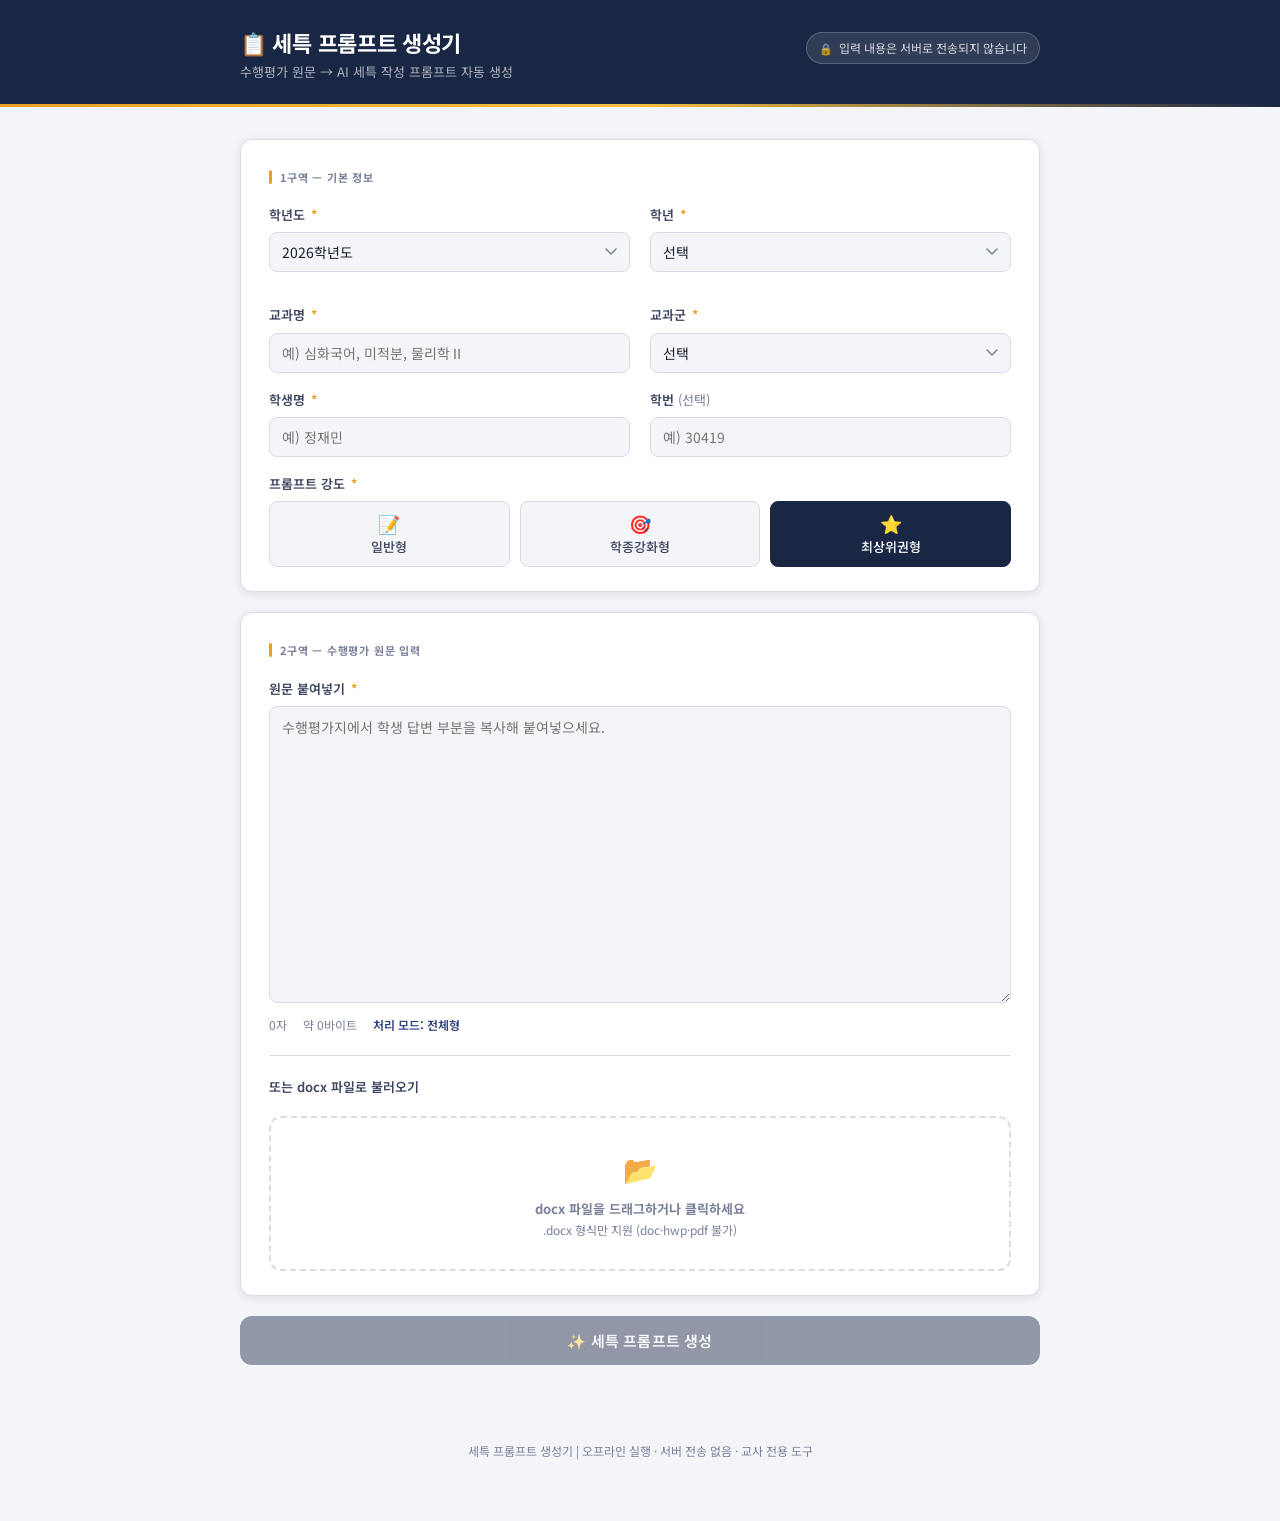
==== index.html @ f6f2c0c6 "Add files via upload" ====
<!DOCTYPE html>
<html lang="ko">
<head>
  <meta charset="UTF-8">
  <meta name="viewport" content="width=device-width, initial-scale=1.0">
  <title>세특 프롬프트 생성기</title>
  <link rel="stylesheet" href="css/style.css">
</head>
<body>

<!-- ══════════════════════════════════════════════
     헤더
══════════════════════════════════════════════ -->
<header class="site-header">
  <div class="header-inner">
    <div>
      <div class="header-title">📋 세특 프롬프트 생성기</div>
      <div class="header-sub">수행평가 원문 → AI 세특 작성 프롬프트 자동 생성</div>
    </div>
    <div class="privacy-badge">입력 내용은 서버로 전송되지 않습니다</div>
  </div>
</header>

<div class="page-wrap">

  <!-- ══════════════════════════════════════════
       1구역 — 기본 정보 입력
  ══════════════════════════════════════════ -->
  <section class="section-card" id="sec-basic">
    <div class="section-label">1구역 — 기본 정보</div>

    <div class="form-grid">

      <!-- 학년도 -->
      <div class="field">
        <label class="field-label" for="school-year">학년도 <span class="req">*</span></label>
        <select id="school-year">
          <option value="">선택</option>
          <option value="2024">2024학년도</option>
          <option value="2025">2025학년도</option>
          <option value="2026">2026학년도</option>
          <option value="2027">2027학년도</option>
        </select>
      </div>

      <!-- 학년 -->
      <div class="field">
        <label class="field-label" for="grade">학년 <span class="req">*</span></label>
        <select id="grade">
          <option value="">선택</option>
          <option value="1">고1</option>
          <option value="2">고2</option>
          <option value="3">고3</option>
        </select>
      </div>

      <!-- 교육과정 판단 결과 (전체 너비) -->
      <div class="full">
        <div id="curriculum-result"></div>
      </div>

      <!-- 교과명 -->
      <div class="field">
        <label class="field-label" for="subject-name">교과명 <span class="req">*</span></label>
        <input type="text" id="subject-name" placeholder="예) 심화국어, 미적분, 물리학Ⅱ">
        <div id="group-hint" class="field-hint"></div>
        <div class="field-error" id="err-subject-name"></div>
      </div>

      <!-- 교과군 -->
      <div class="field">
        <label class="field-label" for="subject-group">교과군 <span class="req">*</span></label>
        <select id="subject-group">
          <option value="">선택</option>
          <option value="국어">국어</option>
          <option value="수학">수학</option>
          <option value="과학">과학</option>
          <option value="사회">사회</option>
          <option value="영어">영어</option>
          <option value="진로·기타">진로·기타</option>
        </select>
      </div>

      <!-- 학생명 -->
      <div class="field">
        <label class="field-label" for="student-name">학생명 <span class="req">*</span></label>
        <input type="text" id="student-name" placeholder="예) 정재민">
        <div class="extract-suggest" id="name-suggest"></div>
        <div class="field-error" id="err-student-name"></div>
      </div>

      <!-- 학번 -->
      <div class="field">
        <label class="field-label" for="student-id">학번 <span style="font-weight:400;color:var(--text-muted)">(선택)</span></label>
        <input type="text" id="student-id" placeholder="예) 30419">
        <div class="extract-suggest" id="id-suggest"></div>
      </div>

      <!-- 프롬프트 강도 (전체 너비) -->
      <div class="field full">
        <label class="field-label">프롬프트 강도 <span class="req">*</span></label>
        <div class="radio-group">
          <div class="radio-option">
            <input type="radio" name="prompt-mode" id="mode-normal" value="일반">
            <label for="mode-normal">
              <span class="radio-emoji">📝</span>
              일반형
            </label>
          </div>
          <div class="radio-option">
            <input type="radio" name="prompt-mode" id="mode-hakjong" value="학종강화">
            <label for="mode-hakjong">
              <span class="radio-emoji">🎯</span>
              학종강화형
            </label>
          </div>
          <div class="radio-option">
            <input type="radio" name="prompt-mode" id="mode-top" value="최상위권" checked>
            <label for="mode-top">
              <span class="radio-emoji">⭐</span>
              최상위권형
            </label>
          </div>
        </div>
      </div>

    </div><!-- /form-grid -->
  </section>


  <!-- ══════════════════════════════════════════
       2구역 — 원문 입력
  ══════════════════════════════════════════ -->
  <section class="section-card" id="sec-raw">
    <div class="section-label">2구역 — 수행평가 원문 입력</div>

    <!-- 텍스트 붙여넣기 -->
    <div class="field">
      <label class="field-label" for="raw-text">원문 붙여넣기 <span class="req">*</span></label>
      <textarea id="raw-text" rows="12"
        placeholder="수행평가지에서 학생 답변 부분을 복사해 붙여넣으세요."></textarea>
      <div class="text-counter">
        <span id="char-count">0자</span>
        <span id="byte-count">약 0바이트</span>
        <span id="mode-display" class="mode-label"></span>
      </div>
      <div class="field-error" id="err-raw-text"></div>
    </div>

    <hr class="divider">

    <!-- docx 드래그앤드롭 -->
    <div class="field">
      <label class="field-label">또는 docx 파일로 불러오기</label>
      <div class="drop-zone" id="drop-zone" tabindex="0" role="button"
           aria-label="docx 파일 업로드 영역, 클릭하거나 파일을 끌어다 놓으세요">
        <span class="drop-zone-icon">📂</span>
        <strong>docx 파일을 드래그하거나 클릭하세요</strong><br>
        <span style="font-size:12px">.docx 형식만 지원 (doc·hwp·pdf 불가)</span>
        <input type="file" id="docx-input" accept=".docx">
      </div>

      <!-- docx 확인 체크박스 (GPT 보완 1) -->
      <div class="docx-confirm-box" id="docx-confirm-box">
        📋 docx에서 텍스트를 추출했습니다.<br>
        <small>표·체크박스·이미지 안의 글자는 누락될 수 있으니 원문 입력란을 한 번 확인해 주세요.</small>
        <label>
          <input type="checkbox" id="docx-checked">
          추출된 원문을 확인했습니다. (체크해야 생성 버튼이 활성화됩니다)
        </label>
      </div>
    </div>

  </section>


  <!-- ══════════════════════════════════════════
       3구역 — 자동 판단 결과 패널
  ══════════════════════════════════════════ -->
  <div class="status-panel" id="status-panel"></div>


  <!-- ══════════════════════════════════════════
       경고 / 오류 박스
  ══════════════════════════════════════════ -->
  <div class="alert-box error"   id="alert-error"></div>
  <div class="alert-box warning" id="alert-warning"></div>


  <!-- ══════════════════════════════════════════
       생성 버튼
  ══════════════════════════════════════════ -->
  <button class="btn btn-primary" id="btn-generate" disabled>
    ✨ 세특 프롬프트 생성
  </button>


  <!-- ══════════════════════════════════════════
       4구역 — 생성 결과
  ══════════════════════════════════════════ -->
  <section class="section-card" id="output-section">
    <div class="section-label">4구역 — 생성 결과</div>

    <textarea id="output-text" readonly></textarea>

    <div class="btn-row">
      <button class="btn btn-amber" id="btn-copy">📋 복사</button>
      <button class="btn btn-secondary" id="btn-download">💾 txt 다운로드</button>
      <button class="btn btn-danger" id="btn-reset">🔄 초기화</button>
    </div>
  </section>

</div><!-- /page-wrap -->

<!-- 복사 완료 토스트 -->
<div class="toast" id="toast">✅ 클립보드에 복사되었습니다</div>

<!-- 푸터 -->
<footer class="site-footer page-wrap">
  <p>세특 프롬프트 생성기 | 오프라인 실행 · 서버 전송 없음 · 교사 전용 도구</p>
</footer>

<!-- ── JS 로드 순서 (의존성 순) ─────────────── -->
<script src="lib/mammoth.min.js"></script>
<script src="js/utils.js"></script>
<script src="js/curriculum.js"></script>
<script src="js/presets.js"></script>
<script src="js/extractor.js"></script>
<script src="js/validator.js"></script>
<script src="js/parser.js"></script>
<script src="js/prompt.js"></script>
<script src="js/app.js"></script>

</body>
</html>
---- css/style.css ----
/* =====================================================
   세특 프롬프트 생성기 — style.css
   디자인 컨셉: 교육 행정 실무 도구 / 신뢰·명료·효율
   폰트: Noto Sans KR (본문) + 시스템 Monospace (출력)
   컬러: 딥 네이비 + 앰버 포인트 + 오프화이트 배경
   ===================================================== */

@import url('https://fonts.googleapis.com/css2?family=Noto+Sans+KR:wght@400;500;600;700&display=swap');

/* ── CSS 변수 ─────────────────────────────────── */
:root {
  --navy:        #1a2744;
  --navy-mid:    #243358;
  --navy-light:  #2e4080;
  --amber:       #e8a020;
  --amber-light: #f5c040;
  --amber-pale:  #fdf3dc;
  --bg:          #f4f5f8;
  --surface:     #ffffff;
  --border:      #d8dce8;
  --border-focus:#2e4080;
  --text:        #1a1f2e;
  --text-mid:    #3d4460;
  --text-muted:  #7a809a;
  --green:       #1a7a4a;
  --green-bg:    #eaf6ef;
  --red:         #c0302a;
  --red-bg:      #fdf0ef;
  --warn:        #8a6000;
  --warn-bg:     #fdf6e0;
  --radius:      8px;
  --radius-lg:   12px;
  --shadow:      0 2px 8px rgba(26,39,68,.10);
  --shadow-lg:   0 4px 20px rgba(26,39,68,.14);
  --transition:  .18s ease;
  --font:        'Noto Sans KR', 'Apple SD Gothic Neo', sans-serif;
  --mono:        'D2Coding', 'Courier New', monospace;
}

/* ── 리셋 & 기반 ──────────────────────────────── */
*, *::before, *::after { box-sizing: border-box; margin: 0; padding: 0; }

html { scroll-behavior: smooth; }

body {
  font-family: var(--font);
  font-size: 15px;
  line-height: 1.7;
  color: var(--text);
  background: var(--bg);
  min-height: 100vh;
  -webkit-font-smoothing: antialiased;
}

/* ── 레이아웃 ─────────────────────────────────── */
.page-wrap {
  max-width: 840px;
  margin: 0 auto;
  padding: 0 20px 60px;
}

/* ── 헤더 ─────────────────────────────────────── */
.site-header {
  background: var(--navy);
  color: #fff;
  padding: 28px 0 24px;
  margin-bottom: 32px;
  position: relative;
  overflow: hidden;
}
.site-header::after {
  content: '';
  position: absolute;
  bottom: 0; left: 0; right: 0;
  height: 3px;
  background: linear-gradient(90deg, var(--amber), var(--amber-light), transparent);
}
.header-inner {
  max-width: 840px;
  margin: 0 auto;
  padding: 0 20px;
  display: flex;
  align-items: flex-start;
  justify-content: space-between;
  gap: 16px;
  flex-wrap: wrap;
}
.header-title {
  font-size: 22px;
  font-weight: 700;
  letter-spacing: -.3px;
  line-height: 1.3;
}
.header-sub {
  font-size: 13px;
  color: rgba(255,255,255,.65);
  margin-top: 4px;
  font-weight: 400;
}
.privacy-badge {
  display: inline-flex;
  align-items: center;
  gap: 6px;
  background: rgba(255,255,255,.10);
  border: 1px solid rgba(255,255,255,.20);
  border-radius: 20px;
  padding: 5px 12px;
  font-size: 12px;
  color: rgba(255,255,255,.80);
  white-space: nowrap;
  margin-top: 4px;
}
.privacy-badge::before {
  content: '🔒';
  font-size: 11px;
}

/* ── 섹션 카드 ────────────────────────────────── */
.section-card {
  background: var(--surface);
  border: 1px solid var(--border);
  border-radius: var(--radius-lg);
  padding: 28px 28px 24px;
  margin-bottom: 20px;
  box-shadow: var(--shadow);
}
.section-label {
  font-size: 11px;
  font-weight: 700;
  letter-spacing: .8px;
  text-transform: uppercase;
  color: var(--text-muted);
  margin-bottom: 18px;
  display: flex;
  align-items: center;
  gap: 8px;
}
.section-label::before {
  content: '';
  display: inline-block;
  width: 3px;
  height: 14px;
  background: var(--amber);
  border-radius: 2px;
}

/* ── 폼 그리드 ────────────────────────────────── */
.form-grid {
  display: grid;
  grid-template-columns: 1fr 1fr;
  gap: 16px 20px;
}
.form-grid .full { grid-column: 1 / -1; }

.field { display: flex; flex-direction: column; gap: 6px; }
.field-label {
  font-size: 13px;
  font-weight: 600;
  color: var(--text-mid);
}
.field-label .req {
  color: var(--amber);
  margin-left: 2px;
}
.field-hint {
  font-size: 12px;
  color: var(--text-muted);
  margin-top: 2px;
}

/* ── 입력 요소 공통 ───────────────────────────── */
input[type="text"],
select,
textarea {
  font-family: var(--font);
  font-size: 14px;
  color: var(--text);
  background: var(--bg);
  border: 1.5px solid var(--border);
  border-radius: var(--radius);
  padding: 9px 12px;
  width: 100%;
  transition: border-color var(--transition), box-shadow var(--transition);
  outline: none;
  appearance: none;
  -webkit-appearance: none;
}
input[type="text"]:focus,
select:focus,
textarea:focus {
  border-color: var(--border-focus);
  box-shadow: 0 0 0 3px rgba(46,64,128,.10);
  background: var(--surface);
}
select {
  background-image: url("data:image/svg+xml,%3Csvg xmlns='http://www.w3.org/2000/svg' width='12' height='8' viewBox='0 0 12 8'%3E%3Cpath d='M1 1l5 5 5-5' stroke='%237a809a' stroke-width='1.5' fill='none' stroke-linecap='round'/%3E%3C/svg%3E");
  background-repeat: no-repeat;
  background-position: right 12px center;
  padding-right: 36px;
  cursor: pointer;
}
textarea { resize: vertical; line-height: 1.65; }

/* 인라인 필드 오류 */
.field-error {
  font-size: 12px;
  color: var(--red);
  display: none;
}
.field-error.show { display: block; }

/* 교육과정 판단 결과 */
#curriculum-result {
  font-size: 13px;
  color: var(--green);
  background: var(--green-bg);
  border-radius: 6px;
  padding: 8px 12px;
  margin-top: 4px;
  display: none;
}
#curriculum-result.show { display: block; }

/* 교과군 자동 추천 안내 */
#group-hint {
  font-size: 12px;
  color: var(--navy-light);
  margin-top: 2px;
  display: none;
}
#group-hint.show { display: inline; }

/* ── 라디오 버튼 (프롬프트 강도) ─────────────── */
.radio-group {
  display: flex;
  gap: 10px;
  flex-wrap: wrap;
}
.radio-option {
  flex: 1;
  min-width: 90px;
}
.radio-option input[type="radio"] { display: none; }
.radio-option label {
  display: flex;
  flex-direction: column;
  align-items: center;
  justify-content: center;
  gap: 4px;
  padding: 10px 8px;
  border: 1.5px solid var(--border);
  border-radius: var(--radius);
  cursor: pointer;
  text-align: center;
  transition: border-color var(--transition), background var(--transition);
  font-size: 13px;
  font-weight: 500;
  color: var(--text-mid);
  background: var(--bg);
  line-height: 1.3;
}
.radio-option label .radio-emoji { font-size: 18px; }
.radio-option input[type="radio"]:checked + label {
  border-color: var(--navy);
  background: var(--navy);
  color: #fff;
}

/* ── 원문 입력 영역 ───────────────────────────── */
#raw-text {
  min-height: 200px;
  font-size: 14px;
}
.text-counter {
  display: flex;
  gap: 16px;
  font-size: 12px;
  color: var(--text-muted);
  margin-top: 6px;
  flex-wrap: wrap;
}
.text-counter span.mode-label {
  font-weight: 600;
  color: var(--navy-light);
}
.text-counter span.mode-compact { color: var(--warn); }

/* ── docx 드래그앤드롭 ────────────────────────── */
.drop-zone {
  border: 2px dashed var(--border);
  border-radius: var(--radius-lg);
  padding: 28px 20px;
  text-align: center;
  cursor: pointer;
  transition: border-color var(--transition), background var(--transition);
  margin-top: 12px;
  color: var(--text-muted);
  font-size: 13px;
  line-height: 1.6;
}
.drop-zone:hover,
.drop-zone.drag-over {
  border-color: var(--navy-light);
  background: rgba(46,64,128,.04);
  color: var(--navy-light);
}
.drop-zone-icon { font-size: 28px; margin-bottom: 8px; display: block; }
.drop-zone input[type="file"] { display: none; }

/* docx 확인 체크박스 박스 */
.docx-confirm-box {
  display: none;
  margin-top: 14px;
  background: var(--warn-bg);
  border: 1px solid #e8c840;
  border-radius: var(--radius);
  padding: 12px 14px;
  font-size: 13px;
  color: var(--warn);
  line-height: 1.6;
}
.docx-confirm-box.show { display: block; }
.docx-confirm-box label {
  display: flex;
  align-items: flex-start;
  gap: 8px;
  margin-top: 8px;
  cursor: pointer;
  font-weight: 600;
  color: var(--text);
}
.docx-confirm-box input[type="checkbox"] {
  width: 16px; height: 16px;
  margin-top: 3px;
  flex-shrink: 0;
  cursor: pointer;
  accent-color: var(--navy);
}

/* 학생명·학번 자동 추출 제안 */
.extract-suggest {
  display: none;
  margin-top: 8px;
  font-size: 12px;
  color: var(--navy-light);
  background: rgba(46,64,128,.06);
  border-radius: 6px;
  padding: 8px 10px;
  line-height: 1.6;
}
.extract-suggest.show { display: block; }
.suggest-apply {
  display: inline-block;
  margin-left: 6px;
  padding: 1px 8px;
  border: 1px solid var(--navy-light);
  border-radius: 4px;
  cursor: pointer;
  font-size: 11px;
  color: var(--navy-light);
  background: #fff;
  transition: background var(--transition);
}
.suggest-apply:hover { background: var(--navy-light); color: #fff; }

/* ── 자동 판단 결과 패널 ──────────────────────── */
.status-panel {
  background: var(--navy);
  color: rgba(255,255,255,.85);
  border-radius: var(--radius-lg);
  padding: 18px 22px;
  font-size: 13px;
  line-height: 1.9;
  display: none;
}
.status-panel.show { display: block; }
.status-panel .ok   { color: #5de8a0; }
.status-panel .warn { color: var(--amber-light); }
.status-panel .err  { color: #ff8080; }

/* ── 경고 메시지 박스 ─────────────────────────── */
.alert-box {
  border-radius: var(--radius);
  padding: 12px 14px;
  font-size: 13px;
  margin-bottom: 12px;
  display: none;
  line-height: 1.6;
}
.alert-box.show { display: block; }
.alert-box.error   { background: var(--red-bg);  color: var(--red);  border: 1px solid #f0b0ae; }
.alert-box.warning { background: var(--warn-bg); color: var(--warn); border: 1px solid #e8c840; }

/* ── 버튼 ─────────────────────────────────────── */
.btn {
  display: inline-flex;
  align-items: center;
  justify-content: center;
  gap: 7px;
  padding: 11px 22px;
  border: none;
  border-radius: var(--radius);
  font-family: var(--font);
  font-size: 14px;
  font-weight: 600;
  cursor: pointer;
  transition: background var(--transition), opacity var(--transition), transform var(--transition);
  white-space: nowrap;
}
.btn:active { transform: translateY(1px); }

.btn-primary {
  background: var(--navy);
  color: #fff;
  width: 100%;
  padding: 14px;
  font-size: 15px;
  border-radius: var(--radius-lg);
  letter-spacing: .2px;
  box-shadow: 0 4px 12px rgba(26,39,68,.25);
}
.btn-primary:hover:not(:disabled) { background: var(--navy-light); }
.btn-primary:disabled {
  opacity: .45;
  cursor: not-allowed;
  box-shadow: none;
}

.btn-secondary {
  background: var(--bg);
  color: var(--text-mid);
  border: 1.5px solid var(--border);
}
.btn-secondary:hover { background: var(--border); }

.btn-amber {
  background: var(--amber);
  color: var(--navy);
}
.btn-amber:hover { background: var(--amber-light); }

.btn-danger {
  background: #fff0ef;
  color: var(--red);
  border: 1.5px solid #f0b0ae;
}
.btn-danger:hover { background: var(--red-bg); }

.btn-row {
  display: flex;
  gap: 10px;
  flex-wrap: wrap;
  margin-top: 14px;
}

/* ── 생성 결과 영역 ───────────────────────────── */
#output-section { display: none; }
#output-section.show { display: block; }

#output-text {
  width: 100%;
  min-height: 360px;
  font-family: var(--mono);
  font-size: 13px;
  line-height: 1.75;
  background: #f8f9fc;
  border: 1.5px solid var(--border);
  border-radius: var(--radius);
  padding: 16px;
  color: var(--text);
  resize: vertical;
  cursor: text;
}

/* 복사 완료 토스트 */
.toast {
  position: fixed;
  bottom: 30px;
  left: 50%;
  transform: translateX(-50%) translateY(20px);
  background: var(--navy);
  color: #fff;
  padding: 10px 22px;
  border-radius: 24px;
  font-size: 14px;
  font-weight: 500;
  box-shadow: var(--shadow-lg);
  opacity: 0;
  pointer-events: none;
  transition: opacity .25s ease, transform .25s ease;
  z-index: 999;
  white-space: nowrap;
}
.toast.show {
  opacity: 1;
  transform: translateX(-50%) translateY(0);
}

/* ── 반응형 ───────────────────────────────────── */
@media (max-width: 600px) {
  .section-card { padding: 20px 16px; }
  .form-grid { grid-template-columns: 1fr; }
  .form-grid .full { grid-column: 1; }
  .radio-group { gap: 8px; }
  .header-inner { flex-direction: column; gap: 10px; }
  .btn-row { flex-direction: column; }
  .btn-row .btn { width: 100%; }
}

/* ── 로딩 스피너 (생성 중) ────────────────────── */
.spinner {
  display: inline-block;
  width: 18px; height: 18px;
  border: 2px solid rgba(255,255,255,.35);
  border-top-color: #fff;
  border-radius: 50%;
  animation: spin .7s linear infinite;
  flex-shrink: 0;
}
@keyframes spin { to { transform: rotate(360deg); } }

/* ── 구분선 ───────────────────────────────────── */
.divider {
  border: none;
  border-top: 1px solid var(--border);
  margin: 20px 0;
}

/* ── 푸터 ─────────────────────────────────────── */
.site-footer {
  text-align: center;
  font-size: 12px;
  color: var(--text-muted);
  padding-top: 16px;
}
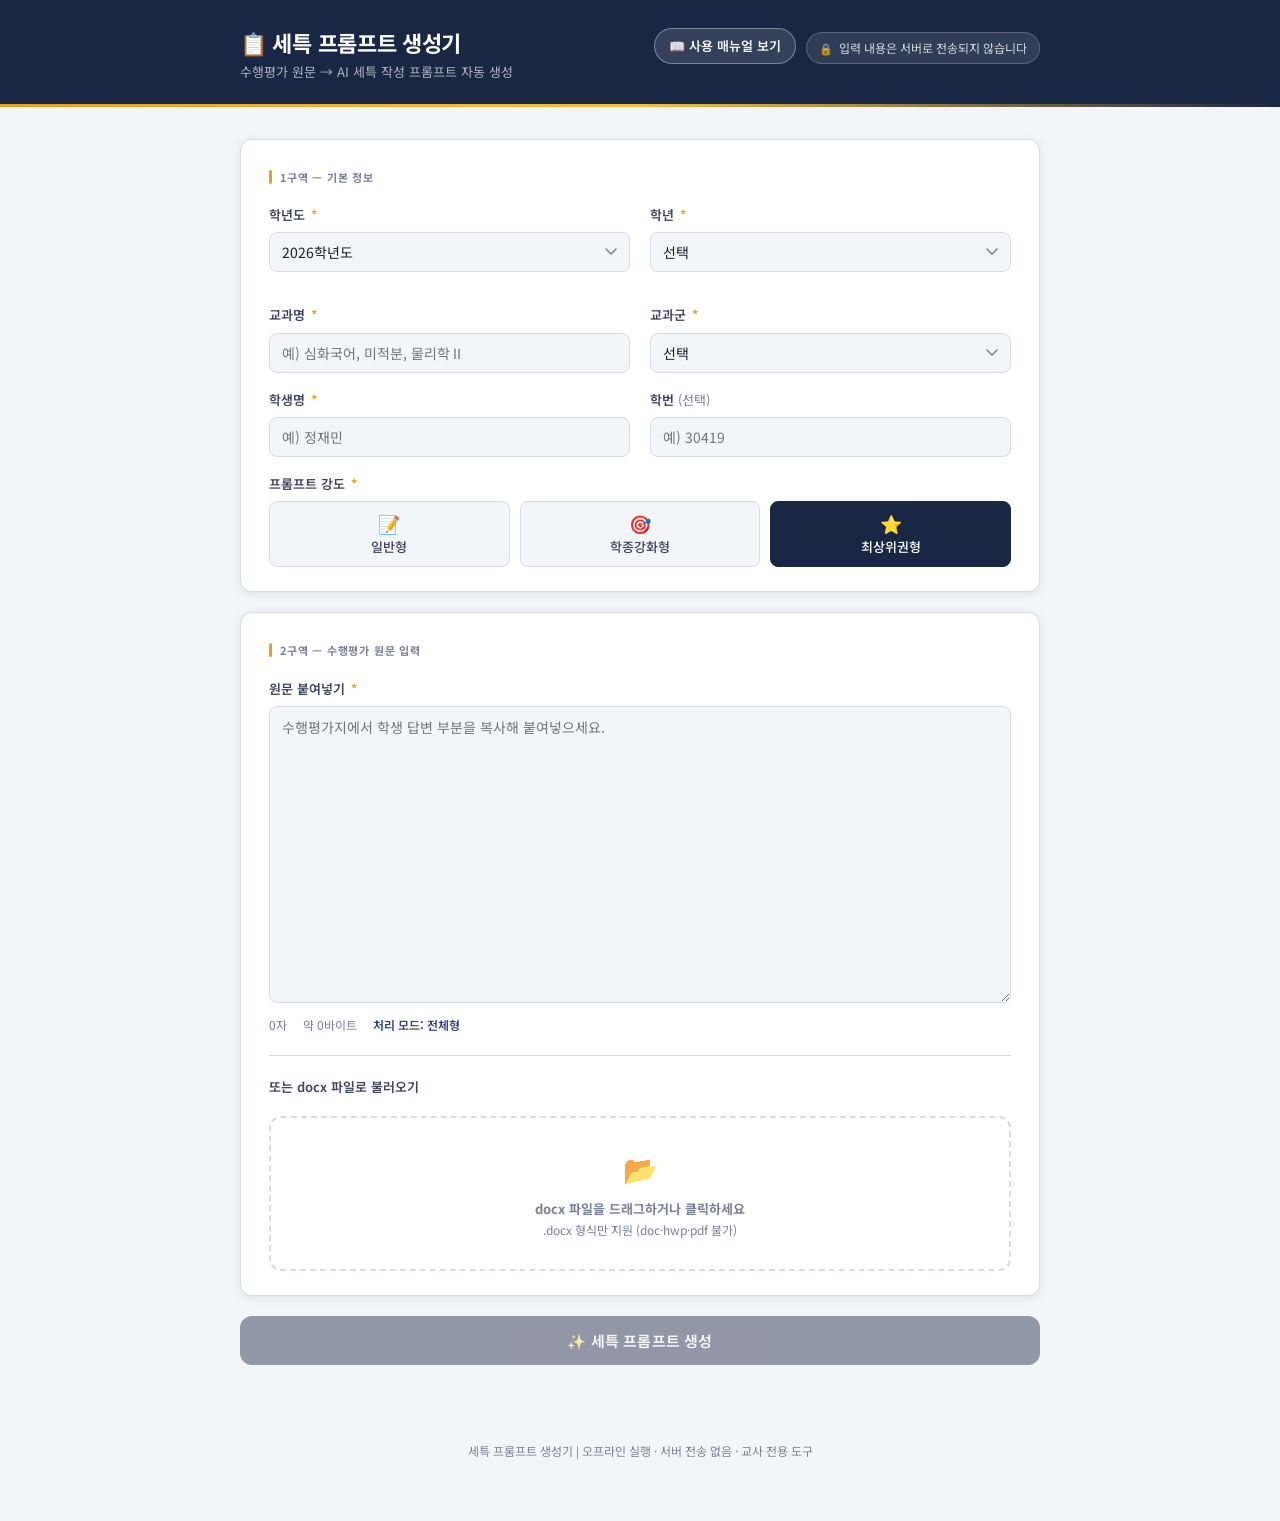
==== commit 3490f3f9: "Add files via upload" ====
--- a/index.html
+++ b/index.html
@@ -17,7 +17,10 @@
       <div class="header-title">📋 세특 프롬프트 생성기</div>
       <div class="header-sub">수행평가 원문 → AI 세특 작성 프롬프트 자동 생성</div>
     </div>
-    <div class="privacy-badge">입력 내용은 서버로 전송되지 않습니다</div>
+    <div style="display:flex;align-items:center;gap:10px;flex-wrap:wrap;">
+      <a href="manual.html" target="_blank" class="btn-manual">📖 사용 매뉴얼 보기</a>
+      <div class="privacy-badge">입력 내용은 서버로 전송되지 않습니다</div>
+    </div>
   </div>
 </header>
 
--- a/css/style.css
+++ b/css/style.css
@@ -533,3 +533,26 @@
   color: var(--text-muted);
   padding-top: 16px;
 }
+
+/* ── 매뉴얼 버튼 (헤더) ─────────────────────────── */
+.btn-manual {
+  display: inline-flex;
+  align-items: center;
+  gap: 6px;
+  background: rgba(255,255,255,.12);
+  border: 1.5px solid rgba(255,255,255,.35);
+  border-radius: 20px;
+  padding: 6px 14px;
+  font-size: 13px;
+  font-weight: 600;
+  color: rgba(255,255,255,.95);
+  white-space: nowrap;
+  text-decoration: none;
+  cursor: pointer;
+  transition: background .18s ease, border-color .18s ease;
+  font-family: var(--font);
+}
+.btn-manual:hover {
+  background: rgba(255,255,255,.22);
+  border-color: rgba(255,255,255,.6);
+}
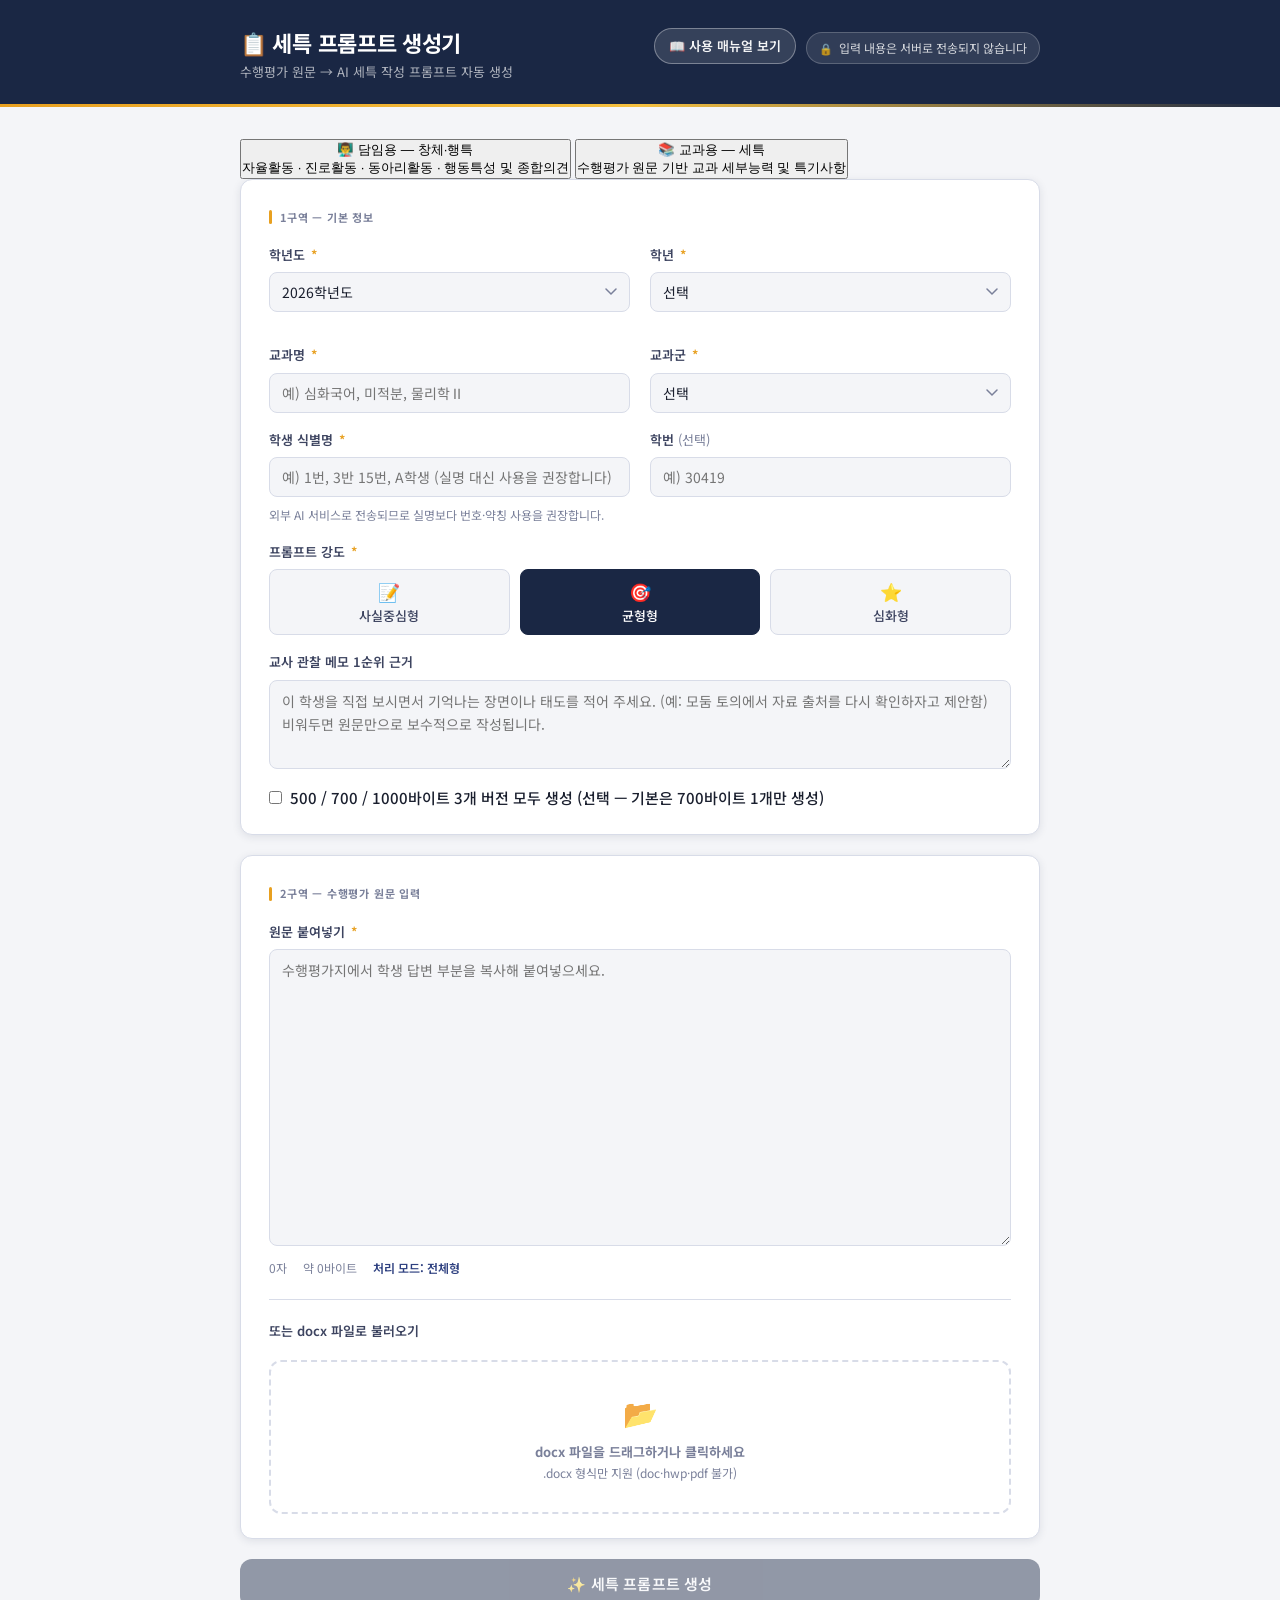
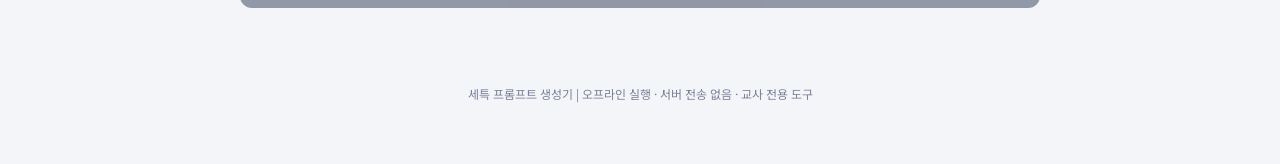
==== commit 61efc23b: "Add files via upload" ====
--- a/index.html
+++ b/index.html
@@ -27,6 +27,22 @@
 <div class="page-wrap">
 
   <!-- ══════════════════════════════════════════
+       모드 스위처
+  ══════════════════════════════════════════ -->
+  <div class="mode-switch">
+    <button type="button" class="mode-switch-btn" id="mode-btn-homeroom">
+      <div class="ms-title">👨‍🏫 담임용 — 창체·행특</div>
+      <div class="ms-desc">자율활동 · 진로활동 · 동아리활동 · 행동특성 및 종합의견</div>
+    </button>
+    <button type="button" class="mode-switch-btn active" id="mode-btn-subject">
+      <div class="ms-title">📚 교과용 — 세특</div>
+      <div class="ms-desc">수행평가 원문 기반 교과 세부능력 및 특기사항</div>
+    </button>
+  </div>
+
+  <div id="panel-subject">
+
+  <!-- ══════════════════════════════════════════
        1구역 — 기본 정보 입력
   ══════════════════════════════════════════ -->
   <section class="section-card" id="sec-basic">
@@ -80,14 +96,19 @@
           <option value="과학">과학</option>
           <option value="사회">사회</option>
           <option value="영어">영어</option>
+          <option value="예술">예술(음악·미술)</option>
+          <option value="체육">체육</option>
+          <option value="기술·정보">기술·정보</option>
+          <option value="제2외국어·한문">제2외국어·한문</option>
           <option value="진로·기타">진로·기타</option>
         </select>
       </div>
 
-      <!-- 학생명 -->
-      <div class="field">
-        <label class="field-label" for="student-name">학생명 <span class="req">*</span></label>
-        <input type="text" id="student-name" placeholder="예) 정재민">
+      <!-- 학생 식별명 -->
+      <div class="field">
+        <label class="field-label" for="student-name">학생 식별명 <span class="req">*</span></label>
+        <input type="text" id="student-name" placeholder="예) 1번, 3반 15번, A학생 (실명 대신 사용을 권장합니다)">
+        <div class="field-hint">외부 AI 서비스로 전송되므로 실명보다 번호·약칭 사용을 권장합니다.</div>
         <div class="extract-suggest" id="name-suggest"></div>
         <div class="field-error" id="err-student-name"></div>
       </div>
@@ -104,27 +125,42 @@
         <label class="field-label">프롬프트 강도 <span class="req">*</span></label>
         <div class="radio-group">
           <div class="radio-option">
-            <input type="radio" name="prompt-mode" id="mode-normal" value="일반">
+            <input type="radio" name="prompt-mode" id="mode-normal" value="사실중심">
             <label for="mode-normal">
               <span class="radio-emoji">📝</span>
-              일반형
+              사실중심형
             </label>
           </div>
           <div class="radio-option">
-            <input type="radio" name="prompt-mode" id="mode-hakjong" value="학종강화">
+            <input type="radio" name="prompt-mode" id="mode-hakjong" value="균형" checked>
             <label for="mode-hakjong">
               <span class="radio-emoji">🎯</span>
-              학종강화형
+              균형형
             </label>
           </div>
           <div class="radio-option">
-            <input type="radio" name="prompt-mode" id="mode-top" value="최상위권" checked>
+            <input type="radio" name="prompt-mode" id="mode-top" value="심화">
             <label for="mode-top">
               <span class="radio-emoji">⭐</span>
-              최상위권형
+              심화형
             </label>
           </div>
         </div>
+      </div>
+
+      <!-- 교사 관찰 메모 (전체 너비, 강조) -->
+      <div class="field full observation-field">
+        <label class="field-label" for="observation-text">교사 관찰 메모 <span class="priority-badge">1순위 근거</span></label>
+        <textarea id="observation-text" rows="3"
+          placeholder="이 학생을 직접 보시면서 기억나는 장면이나 태도를 적어 주세요. (예: 모둠 토의에서 자료 출처를 다시 확인하자고 제안함) 비워두면 원문만으로 보수적으로 작성됩니다."></textarea>
+      </div>
+
+      <!-- 다중 버전 출력 옵션 (전체 너비) -->
+      <div class="field full">
+        <label style="display:flex;align-items:center;gap:8px;font-weight:500;cursor:pointer;">
+          <input type="checkbox" id="multi-version" style="width:auto;">
+          500 / 700 / 1000바이트 3개 버전 모두 생성 (선택 — 기본은 700바이트 1개만 생성)
+        </label>
       </div>
 
     </div><!-- /form-grid -->
@@ -177,25 +213,113 @@
   </section>
 
 
-  <!-- ══════════════════════════════════════════
-       3구역 — 자동 판단 결과 패널
-  ══════════════════════════════════════════ -->
-  <div class="status-panel" id="status-panel"></div>
-
-
-  <!-- ══════════════════════════════════════════
-       경고 / 오류 박스
-  ══════════════════════════════════════════ -->
-  <div class="alert-box error"   id="alert-error"></div>
-  <div class="alert-box warning" id="alert-warning"></div>
-
-
-  <!-- ══════════════════════════════════════════
-       생성 버튼
-  ══════════════════════════════════════════ -->
+  <!-- 생성 버튼 (교과용) -->
   <button class="btn btn-primary" id="btn-generate" disabled>
     ✨ 세특 프롬프트 생성
   </button>
+
+  </div><!-- /panel-subject -->
+
+  <!-- ══════════════════════════════════════════
+       담임용 패널 — 창체·행특
+  ══════════════════════════════════════════ -->
+  <div id="panel-homeroom" style="display:none;">
+
+    <section class="section-card">
+      <div class="section-label">1구역 — 작성 항목 및 학생 정보</div>
+      <div class="form-grid">
+
+        <div class="field full">
+          <label class="field-label">작성 항목 <span class="req">*</span></label>
+          <div class="radio-group">
+            <div class="radio-option">
+              <input type="radio" name="hr-item" id="hr-item-behavior" value="행동특성및종합의견">
+              <label for="hr-item-behavior"><span class="radio-emoji">🧭</span>행동특성및종합의견</label>
+            </div>
+            <div class="radio-option">
+              <input type="radio" name="hr-item" id="hr-item-autonomy" value="자율활동">
+              <label for="hr-item-autonomy"><span class="radio-emoji">🏫</span>자율활동</label>
+            </div>
+            <div class="radio-option">
+              <input type="radio" name="hr-item" id="hr-item-career" value="진로활동">
+              <label for="hr-item-career"><span class="radio-emoji">🧭</span>진로활동</label>
+            </div>
+            <div class="radio-option">
+              <input type="radio" name="hr-item" id="hr-item-club" value="동아리활동">
+              <label for="hr-item-club"><span class="radio-emoji">🎨</span>동아리활동</label>
+            </div>
+          </div>
+          <div class="field-error" id="err-hr-item"></div>
+        </div>
+
+        <div class="field">
+          <label class="field-label" for="hr-student-name">학생 식별명 <span class="req">*</span></label>
+          <input type="text" id="hr-student-name" placeholder="예) 1번, 3반 15번 (실명 대신 사용을 권장합니다)">
+          <div class="field-error" id="err-hr-student-name"></div>
+        </div>
+
+        <div class="field">
+          <label class="field-label" for="hr-student-id">학번 <span style="font-weight:400;color:var(--text-muted)">(선택)</span></label>
+          <input type="text" id="hr-student-id" placeholder="예) 30419">
+        </div>
+
+        <div class="field full">
+          <label class="field-label">목표 분량 <span class="req">*</span></label>
+          <div class="radio-group">
+            <div class="radio-option">
+              <input type="radio" name="hr-length" id="hr-len-500" value="500">
+              <label for="hr-len-500">500바이트</label>
+            </div>
+            <div class="radio-option">
+              <input type="radio" name="hr-length" id="hr-len-700" value="700" checked>
+              <label for="hr-len-700">700바이트</label>
+            </div>
+            <div class="radio-option">
+              <input type="radio" name="hr-length" id="hr-len-1500" value="1500">
+              <label for="hr-len-1500">1500바이트</label>
+            </div>
+          </div>
+        </div>
+
+      </div>
+    </section>
+
+    <section class="section-card">
+      <div class="section-label">2구역 — 근거 자료</div>
+      <div class="form-grid">
+
+        <div class="field full observation-field">
+          <label class="field-label" for="hr-observation">교사 관찰 메모 <span class="priority-badge">1순위 근거</span></label>
+          <textarea id="hr-observation" rows="4"
+            placeholder="이 학생을 직접 보시면서 기억나는 장면이나 태도를 적어 주세요. (예: 학급 행사 준비 중 의견이 갈릴 때 절충안을 제시함)"></textarea>
+        </div>
+
+        <div class="field full">
+          <label class="field-label" for="hr-material">학생 자료 (선택 — 자기평가서·상담자료·활동기록 등)</label>
+          <textarea id="hr-material" rows="4"
+            placeholder="학생이 작성한 자기평가서, 소감문, 활동 기록 등을 붙여넣으세요. 보조 근거로만 사용되며 그대로 옮겨지지 않습니다."></textarea>
+        </div>
+
+      </div>
+    </section>
+
+    <div class="alert-box error" id="hr-alert-error"></div>
+    <div class="alert-box warning" id="hr-alert-warning"></div>
+
+    <button class="btn btn-primary" id="btn-generate-homeroom" disabled>
+      ✨ 창체·행특 프롬프트 생성
+    </button>
+
+  </div><!-- /panel-homeroom -->
+
+  <!-- ══════════════════════════════════════════
+       3구역 — 자동 판단 결과 패널 (교과용 전용)
+  ══════════════════════════════════════════ -->
+  <div class="status-panel" id="status-panel"></div>
+
+  <!-- 경고 / 오류 박스 (교과용) -->
+  <div class="alert-box error"   id="alert-error"></div>
+  <div class="alert-box warning" id="alert-warning"></div>
 
 
   <!-- ══════════════════════════════════════════
@@ -228,10 +352,12 @@
 <script src="js/utils.js"></script>
 <script src="js/curriculum.js"></script>
 <script src="js/presets.js"></script>
+<script src="js/presets-homeroom.js"></script>
 <script src="js/extractor.js"></script>
 <script src="js/validator.js"></script>
 <script src="js/parser.js"></script>
 <script src="js/prompt.js"></script>
+<script src="js/prompt-homeroom.js"></script>
 <script src="js/app.js"></script>
 
 </body>
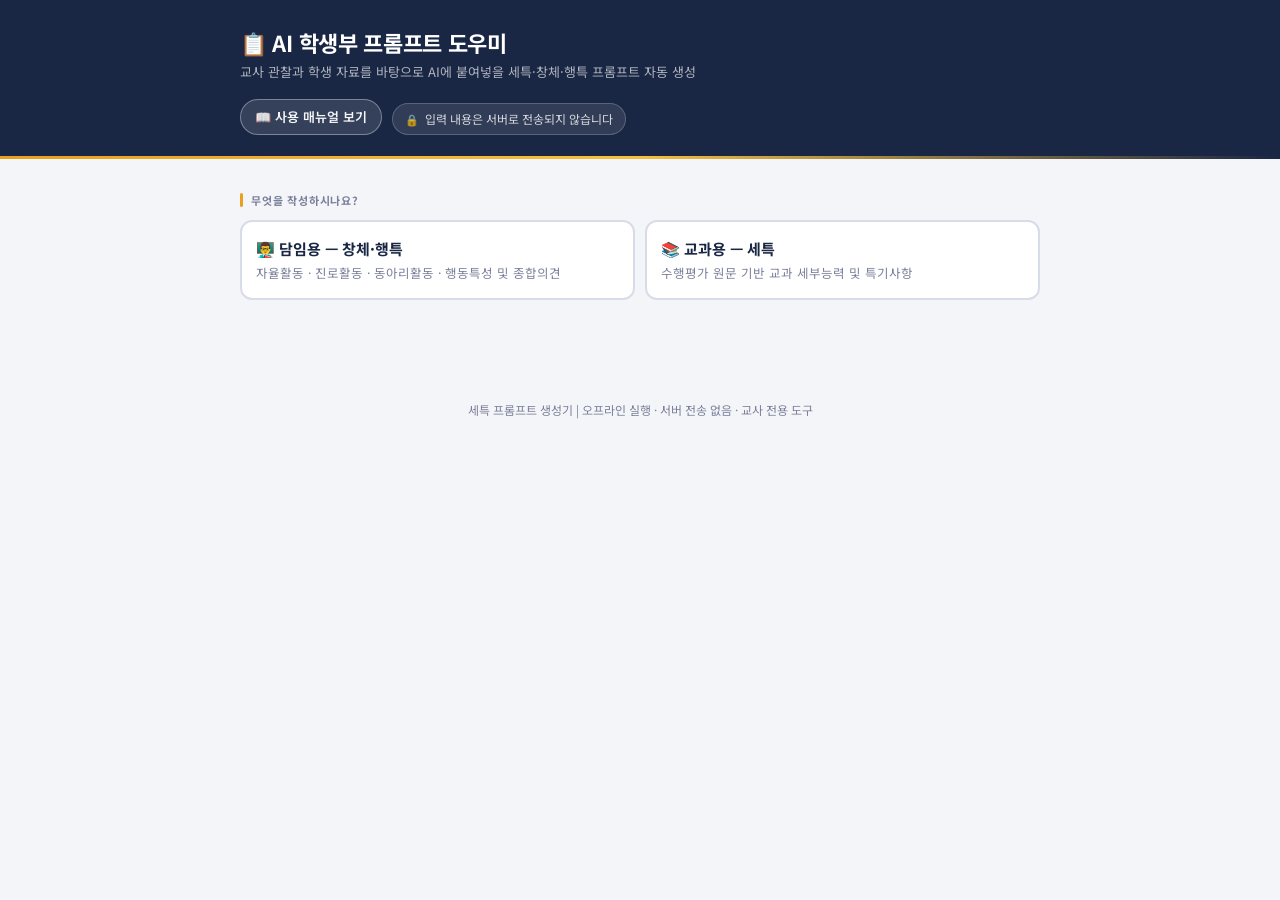
==== commit 3cdd06d3: "Add files via upload" ====
--- a/index.html
+++ b/index.html
@@ -3,7 +3,7 @@
 <head>
   <meta charset="UTF-8">
   <meta name="viewport" content="width=device-width, initial-scale=1.0">
-  <title>세특 프롬프트 생성기</title>
+  <title>AI 학생부 프롬프트 도우미</title>
   <link rel="stylesheet" href="css/style.css">
 </head>
 <body>
@@ -14,8 +14,8 @@
 <header class="site-header">
   <div class="header-inner">
     <div>
-      <div class="header-title">📋 세특 프롬프트 생성기</div>
-      <div class="header-sub">수행평가 원문 → AI 세특 작성 프롬프트 자동 생성</div>
+      <div class="header-title">📋 AI 학생부 프롬프트 도우미</div>
+      <div class="header-sub">교사 관찰과 학생 자료를 바탕으로 AI에 붙여넣을 세특·창체·행특 프롬프트 자동 생성</div>
     </div>
     <div style="display:flex;align-items:center;gap:10px;flex-wrap:wrap;">
       <a href="manual.html" target="_blank" class="btn-manual">📖 사용 매뉴얼 보기</a>
@@ -29,18 +29,19 @@
   <!-- ══════════════════════════════════════════
        모드 스위처
   ══════════════════════════════════════════ -->
+  <div class="section-label" style="margin-bottom:10px;">무엇을 작성하시나요?</div>
   <div class="mode-switch">
     <button type="button" class="mode-switch-btn" id="mode-btn-homeroom">
       <div class="ms-title">👨‍🏫 담임용 — 창체·행특</div>
       <div class="ms-desc">자율활동 · 진로활동 · 동아리활동 · 행동특성 및 종합의견</div>
     </button>
-    <button type="button" class="mode-switch-btn active" id="mode-btn-subject">
+    <button type="button" class="mode-switch-btn" id="mode-btn-subject">
       <div class="ms-title">📚 교과용 — 세특</div>
       <div class="ms-desc">수행평가 원문 기반 교과 세부능력 및 특기사항</div>
     </button>
   </div>
 
-  <div id="panel-subject">
+  <div id="panel-subject" style="display:none;">
 
   <!-- ══════════════════════════════════════════
        1구역 — 기본 정보 입력
@@ -86,65 +87,70 @@
         <div class="field-error" id="err-subject-name"></div>
       </div>
 
-      <!-- 교과군 -->
-      <div class="field">
-        <label class="field-label" for="subject-group">교과군 <span class="req">*</span></label>
-        <select id="subject-group">
-          <option value="">선택</option>
-          <option value="국어">국어</option>
-          <option value="수학">수학</option>
-          <option value="과학">과학</option>
-          <option value="사회">사회</option>
-          <option value="영어">영어</option>
-          <option value="예술">예술(음악·미술)</option>
-          <option value="체육">체육</option>
-          <option value="기술·정보">기술·정보</option>
-          <option value="제2외국어·한문">제2외국어·한문</option>
-          <option value="진로·기타">진로·기타</option>
-        </select>
-      </div>
-
       <!-- 학생 식별명 -->
       <div class="field">
-        <label class="field-label" for="student-name">학생 식별명 <span class="req">*</span></label>
-        <input type="text" id="student-name" placeholder="예) 1번, 3반 15번, A학생 (실명 대신 사용을 권장합니다)">
-        <div class="field-hint">외부 AI 서비스로 전송되므로 실명보다 번호·약칭 사용을 권장합니다.</div>
+        <label class="field-label" for="student-name">학생 식별명 <span style="font-weight:400;color:var(--text-muted)">(선택)</span></label>
+        <input type="text" id="student-name" placeholder="예) 1번, 3반 15번, A학생 (비워두면 '학생'으로 표시됩니다)">
+        <div class="field-hint">입력하면 실명보다 번호·약칭을 권장합니다. 외부 AI 서비스로 전송됩니다.</div>
         <div class="extract-suggest" id="name-suggest"></div>
         <div class="field-error" id="err-student-name"></div>
       </div>
 
-      <!-- 학번 -->
-      <div class="field">
-        <label class="field-label" for="student-id">학번 <span style="font-weight:400;color:var(--text-muted)">(선택)</span></label>
-        <input type="text" id="student-id" placeholder="예) 30419">
-        <div class="extract-suggest" id="id-suggest"></div>
-      </div>
-
-      <!-- 프롬프트 강도 (전체 너비) -->
+      <!-- 더 입력할 내용 토글 -->
       <div class="field full">
-        <label class="field-label">프롬프트 강도 <span class="req">*</span></label>
-        <div class="radio-group">
-          <div class="radio-option">
-            <input type="radio" name="prompt-mode" id="mode-normal" value="사실중심">
-            <label for="mode-normal">
-              <span class="radio-emoji">📝</span>
-              사실중심형
+        <button type="button" class="file-attach-btn" id="btn-toggle-more" style="border-radius:6px;">더 입력할 내용 ▾</button>
+      </div>
+
+      <div class="field full" id="subject-more-fields" style="display:none;">
+        <div class="form-grid">
+
+          <!-- 교과군: 교과명 입력 시 자동 결정되므로 화면에 노출하지 않음 -->
+          <input type="hidden" id="subject-group" value="">
+          <div class="field-hint" style="margin-top:-6px;">교과군은 교과명을 바탕으로 자동으로 판단되어 별도로 선택할 필요가 없습니다.</div>
+
+          <!-- 학번 -->
+          <div class="field">
+            <label class="field-label" for="student-id">학번 <span style="font-weight:400;color:var(--text-muted)">(선택)</span></label>
+            <input type="text" id="student-id" placeholder="예) 30419">
+            <div class="extract-suggest" id="id-suggest"></div>
+          </div>
+
+          <!-- 프롬프트 강도 (전체 너비) -->
+          <div class="field full">
+            <label class="field-label">프롬프트 강도 <span class="req">*</span></label>
+            <div class="radio-group">
+              <div class="radio-option">
+                <input type="radio" name="prompt-mode" id="mode-normal" value="사실중심">
+                <label for="mode-normal">
+                  <span class="radio-emoji">📝</span>
+                  사실중심형
+                </label>
+              </div>
+              <div class="radio-option">
+                <input type="radio" name="prompt-mode" id="mode-hakjong" value="균형" checked>
+                <label for="mode-hakjong">
+                  <span class="radio-emoji">🎯</span>
+                  균형형
+                </label>
+              </div>
+              <div class="radio-option">
+                <input type="radio" name="prompt-mode" id="mode-top" value="심화">
+                <label for="mode-top">
+                  <span class="radio-emoji">⭐</span>
+                  심화형
+                </label>
+              </div>
+            </div>
+          </div>
+
+          <!-- 다중 버전 출력 옵션 (전체 너비) -->
+          <div class="field full">
+            <label style="display:flex;align-items:center;gap:8px;font-weight:500;cursor:pointer;">
+              <input type="checkbox" id="multi-version" style="width:auto;">
+              500 / 700 / 1000바이트 3개 버전 모두 생성 (선택 — 기본은 700바이트 1개만 생성)
             </label>
           </div>
-          <div class="radio-option">
-            <input type="radio" name="prompt-mode" id="mode-hakjong" value="균형" checked>
-            <label for="mode-hakjong">
-              <span class="radio-emoji">🎯</span>
-              균형형
-            </label>
-          </div>
-          <div class="radio-option">
-            <input type="radio" name="prompt-mode" id="mode-top" value="심화">
-            <label for="mode-top">
-              <span class="radio-emoji">⭐</span>
-              심화형
-            </label>
-          </div>
+
         </div>
       </div>
 
@@ -153,14 +159,11 @@
         <label class="field-label" for="observation-text">교사 관찰 메모 <span class="priority-badge">1순위 근거</span></label>
         <textarea id="observation-text" rows="3"
           placeholder="이 학생을 직접 보시면서 기억나는 장면이나 태도를 적어 주세요. (예: 모둠 토의에서 자료 출처를 다시 확인하자고 제안함) 비워두면 원문만으로 보수적으로 작성됩니다."></textarea>
-      </div>
-
-      <!-- 다중 버전 출력 옵션 (전체 너비) -->
-      <div class="field full">
-        <label style="display:flex;align-items:center;gap:8px;font-weight:500;cursor:pointer;">
-          <input type="checkbox" id="multi-version" style="width:auto;">
-          500 / 700 / 1000바이트 3개 버전 모두 생성 (선택 — 기본은 700바이트 1개만 생성)
-        </label>
+        <div class="file-attach-row">
+          <label class="file-attach-btn" for="observation-file">📎 docx·pdf 파일에서 불러오기</label>
+          <input type="file" id="observation-file" accept=".docx,.pdf" style="display:none;">
+          <span class="file-attach-status" id="observation-file-status"></span>
+        </div>
       </div>
 
     </div><!-- /form-grid -->
@@ -253,8 +256,8 @@
         </div>
 
         <div class="field">
-          <label class="field-label" for="hr-student-name">학생 식별명 <span class="req">*</span></label>
-          <input type="text" id="hr-student-name" placeholder="예) 1번, 3반 15번 (실명 대신 사용을 권장합니다)">
+          <label class="field-label" for="hr-student-name">학생 식별명 <span style="font-weight:400;color:var(--text-muted)">(선택)</span></label>
+          <input type="text" id="hr-student-name" placeholder="예) 1번, 3반 15번 (비워두면 '학생'으로 표시됩니다)">
           <div class="field-error" id="err-hr-student-name"></div>
         </div>
 
@@ -292,12 +295,22 @@
           <label class="field-label" for="hr-observation">교사 관찰 메모 <span class="priority-badge">1순위 근거</span></label>
           <textarea id="hr-observation" rows="4"
             placeholder="이 학생을 직접 보시면서 기억나는 장면이나 태도를 적어 주세요. (예: 학급 행사 준비 중 의견이 갈릴 때 절충안을 제시함)"></textarea>
+          <div class="file-attach-row">
+            <label class="file-attach-btn" for="hr-observation-file">📎 docx·pdf 파일에서 불러오기</label>
+            <input type="file" id="hr-observation-file" accept=".docx,.pdf" style="display:none;">
+            <span class="file-attach-status" id="hr-observation-file-status"></span>
+          </div>
         </div>
 
         <div class="field full">
           <label class="field-label" for="hr-material">학생 자료 (선택 — 자기평가서·상담자료·활동기록 등)</label>
           <textarea id="hr-material" rows="4"
             placeholder="학생이 작성한 자기평가서, 소감문, 활동 기록 등을 붙여넣으세요. 보조 근거로만 사용되며 그대로 옮겨지지 않습니다."></textarea>
+          <div class="file-attach-row">
+            <label class="file-attach-btn" for="hr-material-file">📎 docx·pdf 파일에서 불러오기</label>
+            <input type="file" id="hr-material-file" accept=".docx,.pdf" style="display:none;">
+            <span class="file-attach-status" id="hr-material-file-status"></span>
+          </div>
         </div>
 
       </div>
@@ -327,6 +340,10 @@
   ══════════════════════════════════════════ -->
   <section class="section-card" id="output-section">
     <div class="section-label">4구역 — 생성 결과</div>
+    <div class="field-hint" style="background:var(--amber-pale);border:1px solid var(--amber);border-radius:var(--radius);padding:10px 12px;margin-bottom:10px;color:var(--text);">
+      💡 아래 내용은 세특 문장이 아니라, <b>ChatGPT·Claude·Gemini 등 AI 채팅창에 붙여넣을 프롬프트</b>입니다.
+      복사한 뒤 AI 채팅창에 붙여넣고, AI가 만든 초안을 교사가 검토·수정해 사용하세요.
+    </div>
 
     <textarea id="output-text" readonly></textarea>
 
@@ -349,6 +366,7 @@
 
 <!-- ── JS 로드 순서 (의존성 순) ─────────────── -->
 <script src="lib/mammoth.min.js"></script>
+<script src="lib/pdf.min.js"></script>
 <script src="js/utils.js"></script>
 <script src="js/curriculum.js"></script>
 <script src="js/presets.js"></script>
--- a/css/style.css
+++ b/css/style.css
@@ -556,3 +556,56 @@
   background: rgba(255,255,255,.22);
   border-color: rgba(255,255,255,.6);
 }
+
+/* ── 모드 스위처 (담임용 / 교과용) ──────────────── */
+.mode-switch {
+  display: flex;
+  gap: 10px;
+  margin-bottom: 24px;
+}
+.mode-switch-btn {
+  flex: 1;
+  padding: 16px 14px;
+  border: 2px solid var(--border);
+  border-radius: var(--radius-lg);
+  background: var(--surface);
+  cursor: pointer;
+  text-align: left;
+  transition: var(--transition);
+  font-family: var(--font);
+}
+.mode-switch-btn:hover { border-color: var(--navy-light); }
+.mode-switch-btn.active {
+  border-color: var(--amber);
+  background: var(--amber-pale);
+}
+.mode-switch-btn .ms-title {
+  font-size: 15px;
+  font-weight: 700;
+  color: var(--navy);
+  margin-bottom: 4px;
+}
+.mode-switch-btn .ms-desc {
+  font-size: 12.5px;
+  color: var(--text-muted);
+}
+
+/* ── 교사 관찰 메모 강조 박스 ────────────────────── */
+.observation-field {
+  border: 1.5px solid var(--amber);
+  border-radius: var(--radius);
+  padding: 14px;
+  background: var(--amber-pale);
+}
+.observation-field .field-label { color: var(--navy); }
+.priority-badge {
+  display: inline-block;
+  font-size: 11px;
+  font-weight: 700;
+  color: #fff;
+  background: var(--amber);
+  border-radius: 10px;
+  padding: 2px 8px;
+  margin-left: 6px;
+  vertical-align: middle;
+}
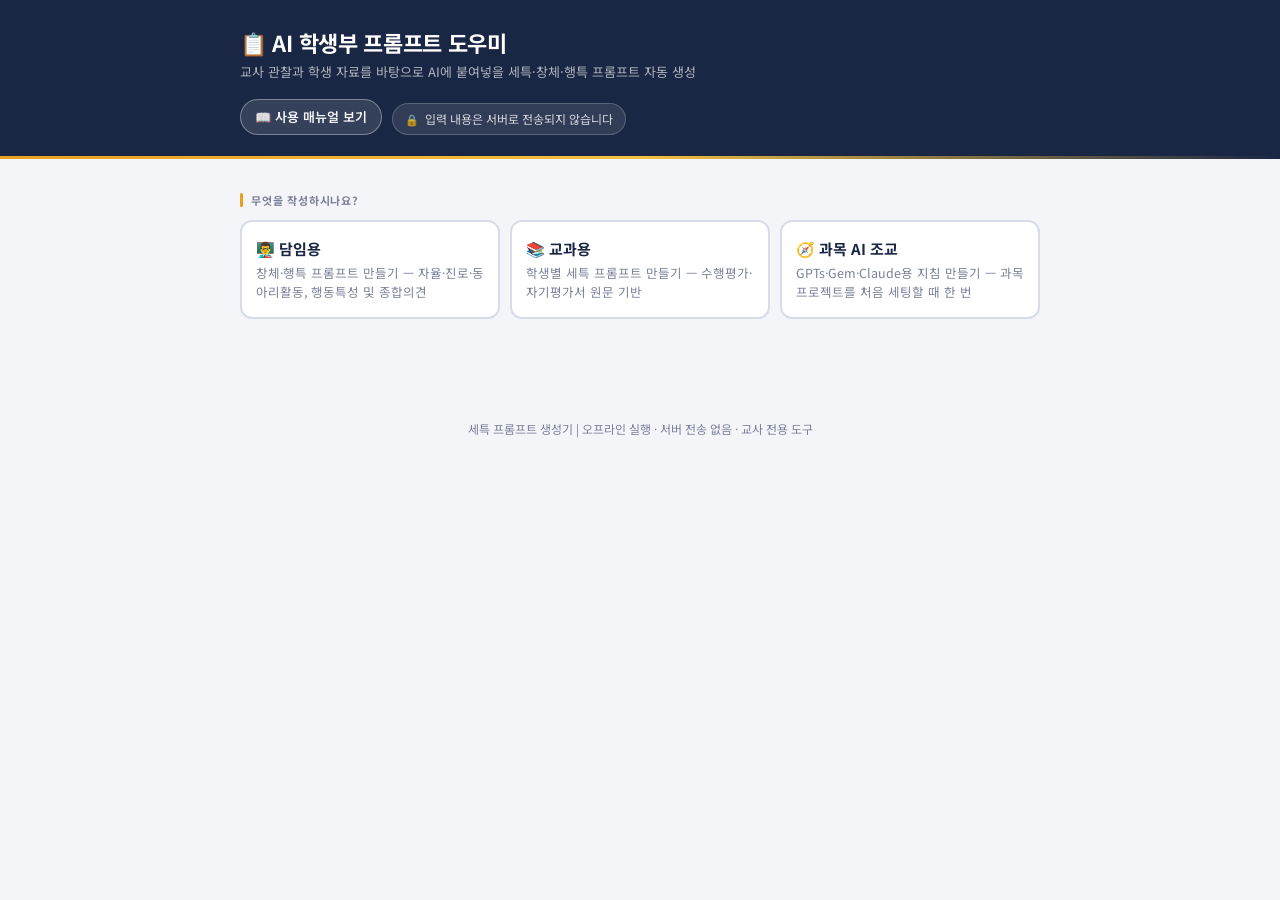
==== commit 90bd1083: "Add files via upload" ====
--- a/index.html
+++ b/index.html
@@ -32,12 +32,16 @@
   <div class="section-label" style="margin-bottom:10px;">무엇을 작성하시나요?</div>
   <div class="mode-switch">
     <button type="button" class="mode-switch-btn" id="mode-btn-homeroom">
-      <div class="ms-title">👨‍🏫 담임용 — 창체·행특</div>
-      <div class="ms-desc">자율활동 · 진로활동 · 동아리활동 · 행동특성 및 종합의견</div>
+      <div class="ms-title">👨‍🏫 담임용</div>
+      <div class="ms-desc">창체·행특 프롬프트 만들기 — 자율·진로·동아리활동, 행동특성 및 종합의견</div>
     </button>
     <button type="button" class="mode-switch-btn" id="mode-btn-subject">
-      <div class="ms-title">📚 교과용 — 세특</div>
-      <div class="ms-desc">수행평가 원문 기반 교과 세부능력 및 특기사항</div>
+      <div class="ms-title">📚 교과용</div>
+      <div class="ms-desc">학생별 세특 프롬프트 만들기 — 수행평가·자기평가서 원문 기반</div>
+    </button>
+    <button type="button" class="mode-switch-btn" id="mode-btn-guide">
+      <div class="ms-title">🧭 과목 AI 조교</div>
+      <div class="ms-desc">GPTs·Gem·Claude용 지침 만들기 — 과목 프로젝트를 처음 세팅할 때 한 번</div>
     </button>
   </div>
 
@@ -156,9 +160,12 @@
 
       <!-- 교사 관찰 메모 (전체 너비, 강조) -->
       <div class="field full observation-field">
-        <label class="field-label" for="observation-text">교사 관찰 메모 <span class="priority-badge">1순위 근거</span></label>
+        <label class="field-label" for="observation-text">교사 관찰 메모 <span class="priority-badge">선택 · 있으면 최우선 반영</span></label>
         <textarea id="observation-text" rows="3"
           placeholder="이 학생을 직접 보시면서 기억나는 장면이나 태도를 적어 주세요. (예: 모둠 토의에서 자료 출처를 다시 확인하자고 제안함) 비워두면 원문만으로 보수적으로 작성됩니다."></textarea>
+        <select id="observation-example-select" style="margin-top:8px;">
+          <option value="">💡 무엇을 써야 할지 막막하다면, 예시 문구를 선택해 추가하세요</option>
+        </select>
         <div class="file-attach-row">
           <label class="file-attach-btn" for="observation-file">📎 docx·pdf 파일에서 불러오기</label>
           <input type="file" id="observation-file" accept=".docx,.pdf" style="display:none;">
@@ -174,13 +181,13 @@
        2구역 — 원문 입력
   ══════════════════════════════════════════ -->
   <section class="section-card" id="sec-raw">
-    <div class="section-label">2구역 — 수행평가 원문 입력</div>
+    <div class="section-label">2구역 — 수행평가·자기평가서 원문 입력</div>
 
     <!-- 텍스트 붙여넣기 -->
     <div class="field">
       <label class="field-label" for="raw-text">원문 붙여넣기 <span class="req">*</span></label>
       <textarea id="raw-text" rows="12"
-        placeholder="수행평가지에서 학생 답변 부분을 복사해 붙여넣으세요."></textarea>
+        placeholder="수행평가지에서 학생 답변 부분을 복사하거나, 학생 자기평가서·소감문 등을 붙여넣으세요."></textarea>
       <div class="text-counter">
         <span id="char-count">0자</span>
         <span id="byte-count">약 0바이트</span>
@@ -292,9 +299,12 @@
       <div class="form-grid">
 
         <div class="field full observation-field">
-          <label class="field-label" for="hr-observation">교사 관찰 메모 <span class="priority-badge">1순위 근거</span></label>
+          <label class="field-label" for="hr-observation">교사 관찰 메모 <span class="priority-badge">선택 · 있으면 최우선 반영</span></label>
           <textarea id="hr-observation" rows="4"
             placeholder="이 학생을 직접 보시면서 기억나는 장면이나 태도를 적어 주세요. (예: 학급 행사 준비 중 의견이 갈릴 때 절충안을 제시함)"></textarea>
+          <select id="hr-observation-example-select" style="margin-top:8px;">
+            <option value="">💡 먼저 위에서 작성 항목을 선택하면 예시 문구가 나타납니다</option>
+          </select>
           <div class="file-attach-row">
             <label class="file-attach-btn" for="hr-observation-file">📎 docx·pdf 파일에서 불러오기</label>
             <input type="file" id="hr-observation-file" accept=".docx,.pdf" style="display:none;">
@@ -326,6 +336,202 @@
   </div><!-- /panel-homeroom -->
 
   <!-- ══════════════════════════════════════════
+       과목 AI 조교 패널 — 지침 생성
+  ══════════════════════════════════════════ -->
+  <div id="panel-guide" style="display:none;">
+
+    <div class="tab-scope-notice">
+      ℹ️ 이 탭은 학생별 세특을 바로 만드는 곳이 아닙니다. 교과별 GPTs·Gemini Gem·Claude Project를 <b>처음 만들 때 한 번</b> 사용하는 지침 생성 탭입니다.
+      학생별 세특 작성은 <b>📚 교과용</b> 탭에서 진행하세요.
+    </div>
+
+    <section class="section-card">
+      <div class="section-label">1구역 — 과목 정보</div>
+      <div class="form-grid">
+
+        <div class="field">
+          <label class="field-label" for="guide-school-year">학년도 <span class="req">*</span></label>
+          <select id="guide-school-year">
+            <option value="">선택</option>
+            <option value="2024">2024학년도</option>
+            <option value="2025">2025학년도</option>
+            <option value="2026">2026학년도</option>
+            <option value="2027">2027학년도</option>
+          </select>
+        </div>
+
+        <div class="field">
+          <label class="field-label" for="guide-grade">학년 <span class="req">*</span></label>
+          <select id="guide-grade">
+            <option value="">선택</option>
+            <option value="1">고1</option>
+            <option value="2">고2</option>
+            <option value="3">고3</option>
+          </select>
+        </div>
+
+        <div class="full"><div id="guide-curriculum-result"></div></div>
+
+        <div class="field">
+          <label class="field-label" for="guide-subject-name">교과명 <span class="req">*</span></label>
+          <input type="text" id="guide-subject-name" placeholder="예) 심화국어, 미적분, 물리학Ⅱ">
+          <div id="guide-group-hint" class="field-hint"></div>
+        </div>
+
+        <div class="field">
+          <label class="field-label" for="guide-school-name">학교명 <span style="font-weight:400;color:var(--text-muted)">(선택)</span></label>
+          <input type="text" id="guide-school-name" placeholder="예) OO고등학교">
+        </div>
+
+        <div class="field full">
+          <label class="field-label">사용할 AI <span class="req">*</span></label>
+          <div class="platform-tabs" id="guide-platform-tabs">
+            <button type="button" class="platform-btn active" data-platform="common">공통</button>
+            <button type="button" class="platform-btn" data-platform="gpts">GPTs</button>
+            <button type="button" class="platform-btn" data-platform="gem">Gemini Gem</button>
+            <button type="button" class="platform-btn" data-platform="claude">Claude Project</button>
+          </div>
+        </div>
+
+        <div class="field full">
+          <button type="button" class="file-attach-btn" id="btn-toggle-guide-more" style="border-radius:6px;">더 입력할 내용 ▾</button>
+        </div>
+
+        <div class="field full" id="guide-more-fields" style="display:none;">
+          <div class="form-grid">
+            <div class="field">
+              <label class="field-label" for="guide-task-name">수행평가명</label>
+              <input type="text" id="guide-task-name" placeholder="예) 사회 문제 탐구 보고서">
+            </div>
+            <div class="field">
+              <label class="field-label" for="guide-product-types">학생 산출물 유형</label>
+              <input type="text" id="guide-product-types" placeholder="예) 보고서, 발표자료, 모둠활동지">
+            </div>
+            <div class="field full">
+              <label class="field-label" for="guide-eval-elements">평가요소</label>
+              <textarea id="guide-eval-elements" rows="2"></textarea>
+            </div>
+            <div class="field full">
+              <label class="field-label" for="guide-standards">성취기준</label>
+              <textarea id="guide-standards" rows="2"></textarea>
+            </div>
+            <div class="field full">
+              <label class="field-label" for="guide-rubric">채점기준 또는 루브릭</label>
+              <textarea id="guide-rubric" rows="2"></textarea>
+            </div>
+            <div class="field">
+              <label class="field-label">목표 문체</label>
+              <div class="radio-group">
+                <div class="radio-option">
+                  <input type="radio" name="guide-style" id="guide-style-fact" value="사실중심형">
+                  <label for="guide-style-fact">사실중심형</label>
+                </div>
+                <div class="radio-option">
+                  <input type="radio" name="guide-style" id="guide-style-balance" value="균형형" checked>
+                  <label for="guide-style-balance">균형형</label>
+                </div>
+                <div class="radio-option">
+                  <input type="radio" name="guide-style" id="guide-style-deep" value="심화형">
+                  <label for="guide-style-deep">심화형</label>
+                </div>
+              </div>
+            </div>
+            <div class="field">
+              <label class="field-label">기본 목표 분량</label>
+              <div class="radio-group">
+                <div class="radio-option">
+                  <input type="radio" name="guide-length" id="guide-len-500" value="500">
+                  <label for="guide-len-500">500바이트</label>
+                </div>
+                <div class="radio-option">
+                  <input type="radio" name="guide-length" id="guide-len-700" value="700" checked>
+                  <label for="guide-len-700">700바이트</label>
+                </div>
+                <div class="radio-option">
+                  <input type="radio" name="guide-length" id="guide-len-1000" value="1000">
+                  <label for="guide-len-1000">1000바이트</label>
+                </div>
+              </div>
+            </div>
+          </div>
+        </div>
+
+      </div>
+    </section>
+
+    <section class="section-card">
+      <div class="section-label">2구역 — 평가계획서</div>
+      <div class="field">
+        <label class="field-label">평가계획서 파일 불러오기 <span style="font-weight:400;color:var(--text-muted)">(선택, docx·pdf)</span></label>
+        <div class="file-attach-row">
+          <label class="file-attach-btn" for="guide-plan-file">📎 docx·pdf 파일에서 불러오기</label>
+          <input type="file" id="guide-plan-file" accept=".docx,.pdf" style="display:none;">
+          <span class="file-attach-status" id="guide-plan-file-status"></span>
+        </div>
+        <div class="field-hint">이 파일은 서버로 전송되지 않고, 현재 브라우저에서만 읽습니다. PDF의 표·이미지·병합 셀은 일부 누락될 수 있으니 중요한 채점기준은 직접 확인해 주세요.</div>
+
+        <div id="guide-plan-preview-wrap" style="display:none;margin-top:10px;">
+          <label class="field-label">추출된 내용 미리보기</label>
+          <textarea id="guide-plan-preview" rows="6"></textarea>
+          <label style="display:flex;align-items:flex-start;gap:8px;font-weight:500;cursor:pointer;margin-top:8px;font-size:13px;">
+            <input type="checkbox" id="guide-plan-checked" style="width:auto;margin-top:3px;">
+            평가계획서에서 추출된 과목명, 수행평가명, 평가요소, 성취기준, 루브릭이 대체로 맞는지 확인했습니다.
+          </label>
+        </div>
+      </div>
+    </section>
+
+    <div class="alert-box error" id="guide-alert-error"></div>
+    <div class="alert-box warning" id="guide-alert-warning"></div>
+
+    <button class="btn btn-primary" id="btn-generate-guide" disabled>
+      ✨ 지침 만들기
+    </button>
+
+    <section class="section-card" id="guide-output-section" style="display:none;">
+      <div class="section-label">생성 결과</div>
+      <div class="field-hint" style="background:var(--amber-pale);border:1px solid var(--amber);border-radius:var(--radius);padding:10px 12px;margin-bottom:6px;color:var(--text);">
+        💡 아래 내용은 세특 문장이 아니라, GPTs·Gemini Gem·Claude Project 등에 붙여넣을 <b>지침과 템플릿</b>입니다.
+      </div>
+
+      <div class="guide-block">
+        <h3>A. 프로젝트용 마스터 지침</h3>
+        <textarea class="guide-output-text" id="guide-out-master" readonly></textarea>
+        <div class="btn-row"><button type="button" class="btn btn-amber" data-copy-target="guide-out-master">📋 복사</button></div>
+      </div>
+
+      <div class="guide-block">
+        <h3>B. 평가계획서 요약 확인 프롬프트</h3>
+        <textarea class="guide-output-text" id="guide-out-summary" readonly></textarea>
+        <div class="btn-row"><button type="button" class="btn btn-amber" data-copy-target="guide-out-summary">📋 복사</button></div>
+      </div>
+
+      <div class="guide-block">
+        <h3>C. 학생별 입력 템플릿</h3>
+        <textarea class="guide-output-text" id="guide-out-template" readonly></textarea>
+        <div class="btn-row"><button type="button" class="btn btn-amber" data-copy-target="guide-out-template">📋 복사</button></div>
+      </div>
+
+      <div class="guide-block">
+        <h3>D. 학생별 입력 예시</h3>
+        <textarea class="guide-output-text" id="guide-out-example" readonly></textarea>
+        <div class="btn-row"><button type="button" class="btn btn-amber" data-copy-target="guide-out-example">📋 복사</button></div>
+      </div>
+
+      <div class="guide-block">
+        <h3>E. 최종 점검 체크리스트</h3>
+        <textarea class="guide-output-text" id="guide-out-checklist" readonly></textarea>
+        <div class="btn-row"><button type="button" class="btn btn-amber" data-copy-target="guide-out-checklist">📋 복사</button></div>
+      </div>
+
+      <div class="btn-row" style="margin-top:20px;border-top:1px solid var(--border);padding-top:16px;">
+        <button type="button" class="btn btn-secondary" id="btn-download-guide">💾 전체 저장 (txt)</button>
+      </div>
+    </section>
+
+  </div><!-- /panel-guide -->
+
+  <!-- ══════════════════════════════════════════
        3구역 — 자동 판단 결과 패널 (교과용 전용)
   ══════════════════════════════════════════ -->
   <div class="status-panel" id="status-panel"></div>
@@ -371,11 +577,13 @@
 <script src="js/curriculum.js"></script>
 <script src="js/presets.js"></script>
 <script src="js/presets-homeroom.js"></script>
+<script src="js/presets-guide.js"></script>
 <script src="js/extractor.js"></script>
 <script src="js/validator.js"></script>
 <script src="js/parser.js"></script>
 <script src="js/prompt.js"></script>
 <script src="js/prompt-homeroom.js"></script>
+<script src="js/prompt-guide.js"></script>
 <script src="js/app.js"></script>
 
 </body>
--- a/css/style.css
+++ b/css/style.css
@@ -609,3 +609,33 @@
   margin-left: 6px;
   vertical-align: middle;
 }
+
+/* ── 관찰메모·학생자료 파일 첨부 컨트롤 ─────────── */
+.file-attach-row {
+  display: flex;
+  align-items: center;
+  gap: 10px;
+  margin-top: 8px;
+  flex-wrap: wrap;
+}
+.file-attach-btn {
+  display: inline-flex;
+  align-items: center;
+  gap: 6px;
+  background: var(--surface);
+  border: 1.5px solid var(--border);
+  border-radius: 20px;
+  padding: 5px 14px;
+  font-size: 12.5px;
+  font-weight: 600;
+  color: var(--navy-mid);
+  cursor: pointer;
+  transition: var(--transition);
+}
+.file-attach-btn:hover { border-color: var(--navy-light); background: var(--bg); }
+.file-attach-status {
+  font-size: 12px;
+  color: var(--text-muted);
+}
+.file-attach-status.ok { color: var(--green); }
+.file-attach-status.error { color: var(--red); }
